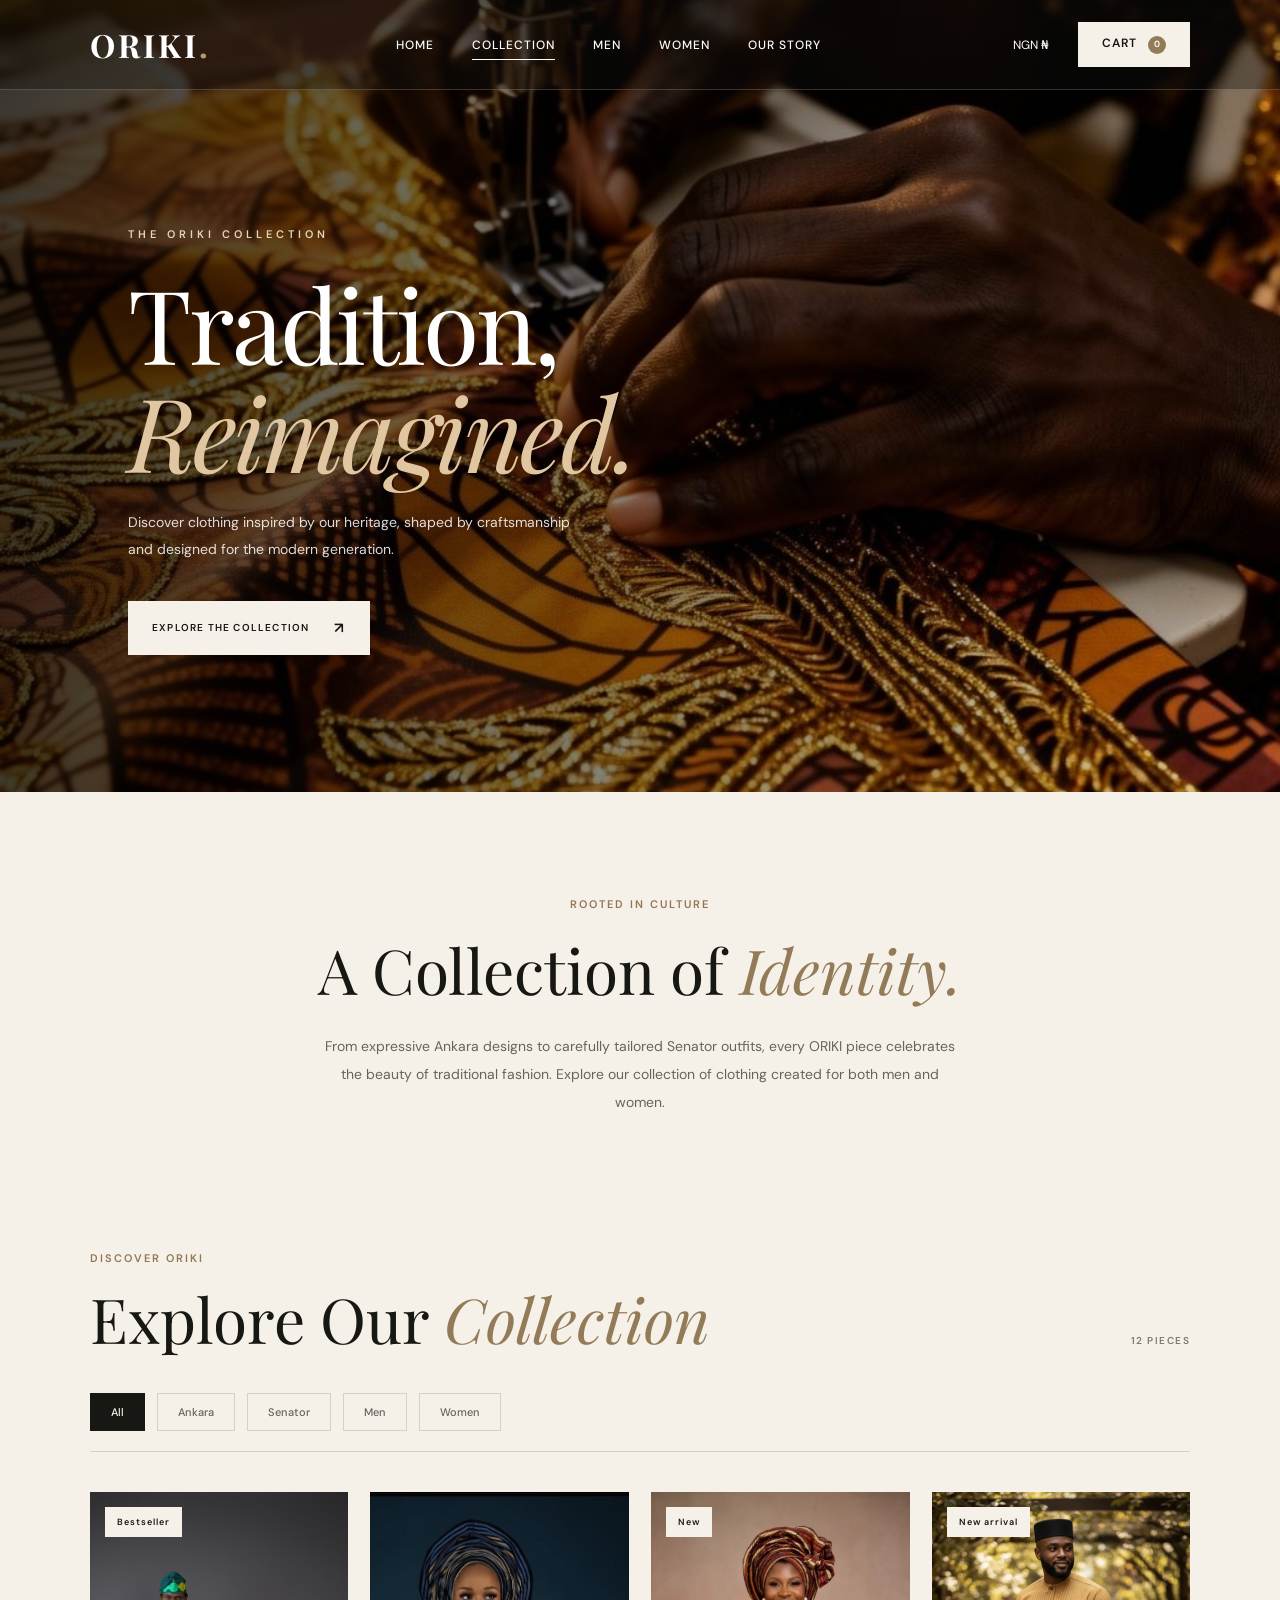
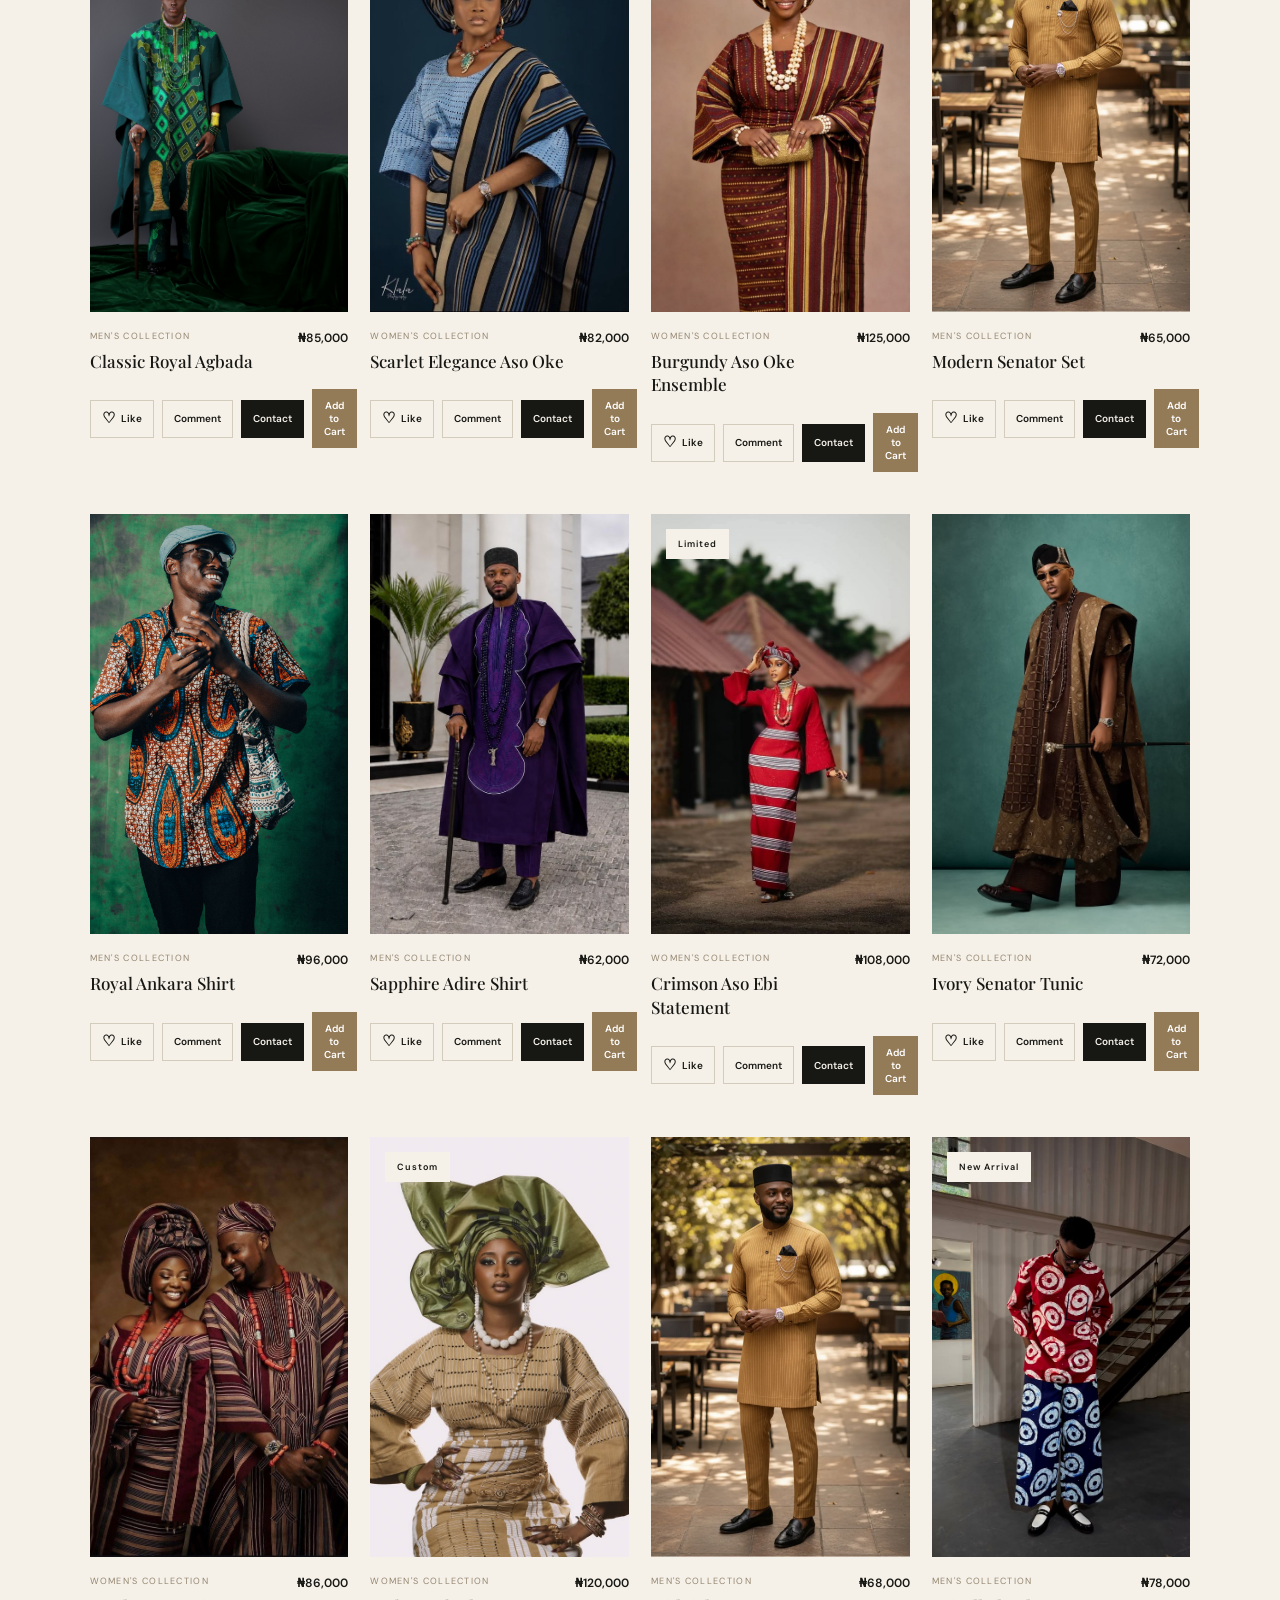
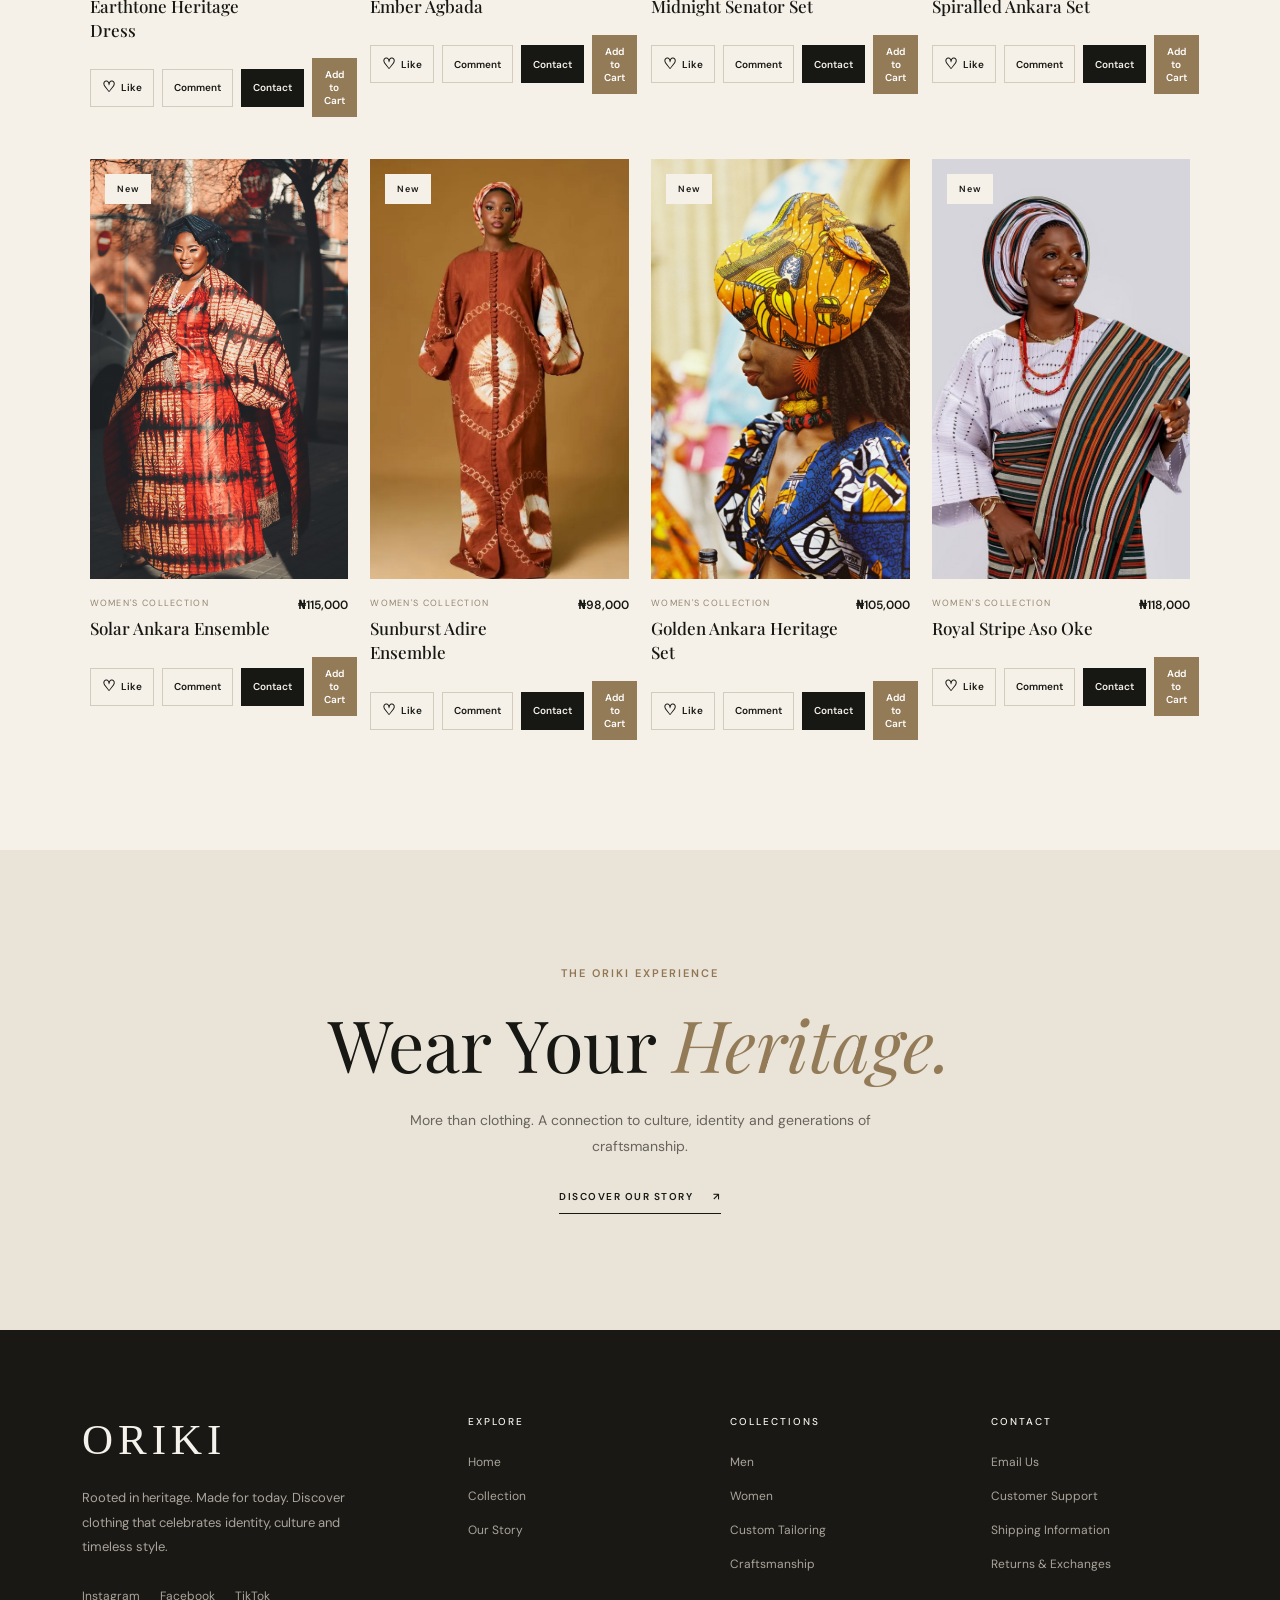
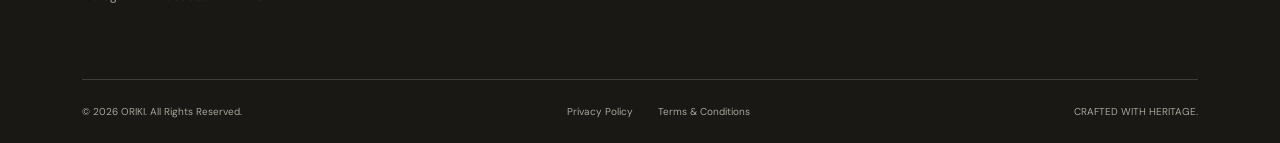
==== collection.html @ 3e3ac2fa "first commit" ====
<!DOCTYPE html>
<html lang="en">

<head>
    <meta charset="UTF-8">
    <meta name="viewport" content="width=device-width, initial-scale=1.0">

    <meta name="description"
        content="Explore the ORIKI collection of contemporary Yoruba-inspired traditional fashion for men and women.">

    <title>Collection | ORIKI — Tradition, Tailored for Today</title>

    <!-- Google Fonts -->
    <link rel="preconnect" href="https://fonts.googleapis.com">
    <link rel="preconnect" href="https://fonts.gstatic.com" crossorigin>

    <link
        href="https://fonts.googleapis.com/css2?family=DM+Sans:wght@400;500;600;700&family=Playfair+Display:wght@400;500;600;700&display=swap"
        rel="stylesheet">

    <!-- Shared Homepage Styles -->
    <link rel="stylesheet" href="style.css">

    <!-- Collection Page Styles -->
    <link rel="stylesheet" href="collection.css">

    <!-- Collection JavaScript -->
    <script src="currency.js" defer></script>
    <script src="cart.js" defer></script>
    <script src="collection.js" defer></script>

</head>

<body>

    <!-- =================================
         NAVIGATION
    ================================== -->

    <header class="header" id="header">

        <nav class="navbar">

            <a href="index.html" class="logo">
                ORIKI<span>.</span>
            </a>

            <div class="nav-menu" id="navMenu">

                <a href="/index.html" class="nav-link">
                    Home
                </a>

                <a href="collection.html" class="nav-link active"
                    aria-current="page">
                    Collection
                </a>

                <a href="men.html" class="nav-link">
                    Men
                </a>

                <a href="women.html" class="nav-link">
                    Women
                </a>

                <a href="index.html#story" class="nav-link">
                    Our Story
                </a>

            </div>

            <div class="nav-actions">

                <button class="currency-btn" id="currencyBtn" type="button">
                    NGN ₦
                </button>

                <a href="shop.html" class="shop-btn">
                    Cart
                </a>

                <button
                    class="menu-toggle"
                    id="menuToggle"
                    aria-label="Open navigation menu"
                    aria-expanded="false"
                    aria-controls="navMenu"
                    type="button">

                    <span></span>
                    <span></span>

                </button>

            </div>

        </nav>

    </header>


    <!-- =================================
         MAIN CONTENT
    ================================== -->

    <main>

        <!-- COLLECTION HERO -->

        <section class="collection-hero">

            <div class="collection-hero-image">

                <img
                    src="assets/Oriki.jpg"
                    alt="ORIKI traditional Yoruba fashion and craftsmanship">

            </div>

            <div class="collection-hero-overlay"></div>

            <div class="collection-hero-content">

                <p class="collection-hero-label">
                    THE ORIKI COLLECTION
                </p>

                <h1>
                    Tradition, <br>
                    <span>Reimagined.</span>
                </h1>

                <p class="collection-hero-description">
                    Discover clothing inspired by our heritage,
                    shaped by craftsmanship and designed for
                    the modern generation.
                </p>

                <a href="#products" class="collection-hero-button">
                    EXPLORE THE COLLECTION
                    <span>↗</span>
                </a>

            </div>

        </section>


        <!-- COLLECTION INTRODUCTION -->

        <section class="collection-intro">

            <div class="collection-intro-content">

                <p class="section-label">
                    ROOTED IN CULTURE
                </p>

                <h2>
                    A Collection of <span>Identity.</span>
                </h2>

                <p>
                    From expressive Ankara designs to carefully
                    tailored Senator outfits, every ORIKI piece
                    celebrates the beauty of traditional fashion.

                    Explore our collection of clothing created
                    for both men and women.
                </p>

            </div>

        </section>


        <!-- =================================
             PRODUCT COLLECTION
        ================================== -->

        <section class="all-collections" id="products">

            <!-- COLLECTION HEADER -->

            <div class="all-collections-header">

                <div>

                    <p class="section-label">
                        DISCOVER ORIKI
                    </p>

                    <h2>
                        Explore Our <span>Collection</span>
                    </h2>

                </div>

                <p class="products-count" id="productsCount">
                    12 PIECES
                </p>

            </div>


            <!-- PRODUCT FILTERS -->

            <div class="collection-filters"
                aria-label="Filter collection products">

                <button
                    class="filter-btn active"
                    type="button"
                    data-filter="all"
                    aria-pressed="true">

                    All

                </button>

                <button
                    class="filter-btn"
                    type="button"
                    data-filter="ankara"
                    aria-pressed="false">

                    Ankara

                </button>

                <button
                    class="filter-btn"
                    type="button"
                    data-filter="senator"
                    aria-pressed="false">

                    Senator

                </button>

                <button
                    class="filter-btn"
                    type="button"
                    data-filter="men"
                    aria-pressed="false">

                    Men

                </button>

                <button
                    class="filter-btn"
                    type="button"
                    data-filter="women"
                    aria-pressed="false">

                    Women

                </button>

            </div>


            <!-- PRODUCT GRID -->

            <div
                class="collection-product-grid"
                id="productGrid"
                aria-live="polite">
            </div>

        </section>


        <!-- COLLECTION CLOSING SECTION -->

        <section class="collection-closing">

            <div class="collection-closing-content">

                <p class="section-label">
                    THE ORIKI EXPERIENCE
                </p>

                <h2>
                    Wear Your <span>Heritage.</span>
                </h2>

                <p>
                    More than clothing. A connection to culture,
                    identity and generations of craftsmanship.
                </p>

                <a href="index.html#story" class="collection-closing-link">
                    DISCOVER OUR STORY
                    <span>↗</span>
                </a>

            </div>

        </section>

    </main>


    <!-- =================================
         FOOTER
    ================================== -->

    <footer class="oriki-footer">

        <div class="footer-main">

            <!-- BRAND -->

            <div class="footer-brand">

                <a href="index.html" class="footer-logo">
                    ORIKI
                </a>

                <p>
                    Rooted in heritage. Made for today.
                    Discover clothing that celebrates
                    identity, culture and timeless style.
                </p>

                <div class="footer-socials">

                    <a href="#" aria-label="Instagram">
                        Instagram
                    </a>

                    <a href="#" aria-label="Facebook">
                        Facebook
                    </a>

                    <a href="#" aria-label="TikTok">
                        TikTok
                    </a>

                </div>

            </div>


            <!-- EXPLORE -->

            <div class="footer-column">

                <h3>EXPLORE</h3>

                <a href="index.html">Home</a>
                <a href="collection.html">Collection</a>
                <a href="index.html#story">Our Story</a>

            </div>


            <!-- COLLECTIONS -->

            <div class="footer-column">

                <h3>COLLECTIONS</h3>

                <a href="men.html">Men</a>
                <a href="women.html">Women</a>
                <a href="index.html#custom-tailoring">Custom Tailoring</a>
                <a href="index.html#craftsmanship">Craftsmanship</a>

            </div>


            <!-- CONTACT -->

            <div class="footer-column">

                <h3>CONTACT</h3>

                <a href="mailto:hello@oriki.com">
                    Email Us
                </a>

                <a href="#">Customer Support</a>
                <a href="#">Shipping Information</a>
                <a href="#">Returns & Exchanges</a>

            </div>

        </div>


        <!-- FOOTER BOTTOM -->

        <div class="footer-bottom">

            <p>
                © 2026 ORIKI. All Rights Reserved.
            </p>

            <div>

                <a href="#">Privacy Policy</a>
                <a href="#">Terms & Conditions</a>

            </div>

            <span>
                CRAFTED WITH HERITAGE.
            </span>

        </div>

    </footer>

</body>

</html>
---- style.css ----
/* =========================
   GENERAL SETTINGS
========================= */

* {
    margin: 0;
    padding: 0;
    box-sizing: border-box;
}

html {
    scroll-behavior: smooth;
}

body {
    font-family: 'DM Sans', sans-serif;
    background: #f5f1e9;
    color: #171713;
}

a {
    text-decoration: none;
    color: inherit;
}

button {
    font: inherit;
}

/* =========================
   NAVBAR
========================= */

.header {
    position: fixed;
    top: 0;
    left: 0;
    width: 100%;
    z-index: 1000;
    transition: background 0.3s ease;
}

.header.scrolled {
    background: rgba(19, 19, 16, 0.96);
}

.navbar {
    width: 100%;
    min-height: 90px;
    padding: 0 7%;
    display: flex;
    align-items: center;
    justify-content: space-between;
    border-bottom: 1px solid rgba(255, 255, 255, 0.18);
}

.logo {
    font-family: 'Playfair Display', serif;
    font-size: 32px;
    font-weight: 700;
    letter-spacing: 3px;
    color: #fff;
}

.logo span {
    color: #b79b70;
}

.nav-menu {
    display: flex;
    align-items: center;
    gap: 38px;
}

.nav-link {
    color: #fff;
    font-size: 12px;
    font-weight: 500;
    letter-spacing: 1px;
    text-transform: uppercase;
    position: relative;
}

.nav-link::after {
    content: "";
    position: absolute;
    width: 0;
    height: 1px;
    left: 0;
    bottom: -7px;
    background: #fff;
    transition: width 0.3s ease;
}

.nav-link:hover::after {
    width: 100%;
}

.nav-actions {
    display: flex;
    align-items: center;
    gap: 22px;
}

.currency-btn {
    background: transparent;
    border: 1px solid transparent;
    padding: 8px 6px;
    color: #fff;
    font-size: 12px;
    cursor: pointer;
}

.currency-btn:hover {
    border-bottom-color: #b79b70;
}

.currency-btn:focus-visible {
    outline: 2px solid #b79b70;
    outline-offset: 4px;
}

.shop-btn {
    padding: 13px 24px;
    background: #f5f1e9;
    color: #171713;
    font-size: 12px;
    font-weight: 600;
    text-transform: uppercase;
    letter-spacing: 1px;
}

.menu-toggle {
    display: none;
    background: transparent;
    border: none;
    cursor: pointer;
}

.menu-toggle span {
    display: block;
    width: 27px;
    height: 2px;
    margin: 6px 0;
    background: #fff;
    transition: transform 0.3s ease;
}

/* =========================
   HERO SECTION
========================= */

.hero {
    min-height: 100svh;
    width: 100%;
    position: relative;
    display: flex;
    align-items: center;
    overflow: hidden;
    background: #25231e;
    color: #fff;
}

.hero-video {
    position: absolute;
    inset: 0;
    width: 100%;
    height: 100%;
    object-fit: cover;
    object-position: center;
}

.hero-overlay {
    position: absolute;
    inset: 0;
    background: linear-gradient(90deg,
            rgba(0, 0, 0, 0.75) 0%,
            rgba(0, 0, 0, 0.43) 50%,
            rgba(0, 0, 0, 0.15) 100%);
}

.hero-content {
    position: relative;
    z-index: 2;
    max-width: 720px;
    margin-left: 10%;
    padding-top: 65px;
    animation: heroReveal 1.2s ease forwards;
}

.hero-tag {
    font-size: 11px;
    letter-spacing: 4px;
    font-weight: 600;
    margin-bottom: 27px;
    color: #e4d5bd;
}

.hero-content h1 {
    font-family: 'Playfair Display', serif;
    font-size: clamp(65px, 8vw, 112px);
    font-weight: 400;
    line-height: 1.05;
    letter-spacing: -3px;
}

.hero-content h1 span {
    font-style: italic;
    color: #e1c7a1;
}

.hero-description {
    max-width: 460px;
    margin-top: 25px;
    font-size: 15px;
    line-height: 1.9;
    color: rgba(255, 255, 255, 0.82);
}

.hero-buttons {
    display: flex;
    align-items: center;
    gap: 30px;
    margin-top: 38px;
}

.primary-btn {
    background: #f5f1e9;
    color: #171713;
    padding: 17px 25px;
    font-size: 12px;
    font-weight: 600;
    letter-spacing: 1px;
    text-transform: uppercase;
}

.primary-btn span {
    margin-left: 15px;
}

.secondary-btn {
    font-size: 12px;
    color: #fff;
    text-transform: uppercase;
    letter-spacing: 1px;
    border-bottom: 1px solid #fff;
    padding-bottom: 7px;
}

/* =========================
   HERO BOTTOM DETAILS
========================= */

.hero-bottom {
    position: absolute;
    bottom: 35px;
    left: 7%;
    right: 7%;
    display: flex;
    justify-content: space-between;
    z-index: 2;
}

.hero-bottom p,
.hero-scroll p {
    font-size: 10px;
    letter-spacing: 2px;
    color: rgba(255, 255, 255, 0.8);
}

.hero-scroll {
    position: absolute;
    bottom: 0;
    left: 50%;
    transform: translateX(-50%);
    display: flex;
    align-items: center;
    gap: 12px;
    z-index: 2;
}

.hero-scroll span {
    width: 30px;
    height: 1px;
    background: #fff;
}



/* =========================
   BRAND INTRODUCTION
========================= */

.brand-intro {
    width: 100%;
    min-height: 750px;
    padding: 120px 9%;
    display: grid;
    grid-template-columns: 1fr 1fr;
    align-items: center;
    gap: 100px;
    background: #f5f1e9;
}

.brand-intro-image {
    position: relative;
    height: 580px;
    overflow: hidden;
}

.brand-intro-image img {
    width: 100%;
    height: 100%;
    object-fit: cover;
    display: block;
}

.image-caption {
    position: absolute;
    bottom: 25px;
    left: 25px;
    color: white;
    font-size: 10px;
    letter-spacing: 3px;
}

.brand-intro-content {
    max-width: 520px;
}

.section-label {
    font-size: 11px;
    letter-spacing: 3px;
    font-weight: 600;
    color: #947b58;
    margin-bottom: 30px;
}

.brand-intro-content h2 {
    font-family: 'Playfair Display', serif;
    font-size: clamp(42px, 5vw, 66px);
    font-weight: 400;
    line-height: 1.15;
    color: #171713;
    margin-bottom: 30px;
}

.brand-intro-content h2 span {
    display: block;
    font-style: italic;
    color: #947b58;
}

.brand-description {
    font-size: 14px;
    line-height: 2;
    color: #68645d;
    margin-bottom: 18px;
}

.story-link {
    display: inline-block;
    margin-top: 25px;
    padding-bottom: 10px;
    border-bottom: 1px solid #171713;
    font-size: 11px;
    font-weight: 600;
    letter-spacing: 1.5px;
}

.story-link span {
    margin-left: 20px;
}

.brand-signature {
    margin-top: 65px;
    padding-top: 25px;
    border-top: 1px solid #d8d0c3;
}

.brand-signature span {
    font-family: 'Playfair Display', serif;
    font-size: 32px;
    font-weight: 700;
    letter-spacing: 3px;
}

.brand-signature p {
    font-size: 9px;
    letter-spacing: 2px;
    color: #8a8378;
    margin-top: 8px;
}




/* =========================
   FEATURED COLLECTION
========================= */

.featured-collection {
    padding: 110px 7%;
    background: #f5f1e9;
}

.collection-header {
    display: flex;
    justify-content: space-between;
    align-items: flex-end;
    margin-bottom: 55px;
    gap: 30px;
}

.collection-header h2 {
    font-family: 'Playfair Display', serif;
    font-size: clamp(42px, 5vw, 65px);
    font-weight: 400;
    margin-bottom: 18px;
}

.collection-header h2 span {
    font-style: italic;
    color: #947b58;
}

.collection-description {
    font-size: 14px;
    color: #777168;
    line-height: 1.8;
    max-width: 420px;
}

.view-all {
    font-size: 10px;
    letter-spacing: 1.5px;
    font-weight: 600;
    padding-bottom: 10px;
    border-bottom: 1px solid #171713;
    white-space: nowrap;
}

.view-all span {
    margin-left: 15px;
}

/* PRODUCT GRID */

.collection-grid {
    display: grid;
    grid-template-columns: repeat(4, minmax(0, 1fr));
    gap: 22px;
}

.product-card {
    min-width: 0;
}

.product-image {
    display: block;
    position: relative;
    height: 420px;
    overflow: hidden;
    background: #e7e0d4;
}

.product-image img {
    width: 100%;
    height: 100%;
    object-fit: cover;
    display: block;
    transition: transform 0.7s ease;
}

.product-card:hover .product-image img {
    transform: scale(1.04);
}

.product-tag {
    position: absolute;
    top: 15px;
    left: 15px;
    background: #f5f1e9;
    color: #171713;
    padding: 9px 12px;
    font-size: 9px;
    letter-spacing: 1px;
    font-weight: 600;
}

.product-info {
    display: flex;
    justify-content: space-between;
    align-items: flex-start;
    gap: 10px;
    padding-top: 20px;
}

.product-category {
    font-size: 9px;
    letter-spacing: 1.5px;
    color: #94856f;
    margin-bottom: 9px;
}

.product-info h3 {
    font-family: 'Playfair Display', serif;
    font-size: 17px;
    font-weight: 500;
}

.product-price {
    font-size: 12px;
    white-space: nowrap;
    font-weight: 600;
}

/* COLLECTION BOTTOM */

.collection-bottom {
    display: flex;
    justify-content: center;
    margin-top: 65px;
}

.collection-button {
    padding: 17px 30px;
    border: 1px solid #171713;
    font-size: 10px;
    font-weight: 600;
    letter-spacing: 1.5px;
}

.collection-button span {
    margin-left: 20px;
}

/* =========================
   COLLECTION RESPONSIVENESS
========================= */



/* ================================
   NEW ARRIVALS
================================ */

.new-arrivals {
    background: #f5f2eb;
    padding: 110px 6.4%;
}

.new-arrivals-header {
    display: flex;
    justify-content: space-between;
    align-items: flex-end;
    margin-bottom: 48px;
}

.section-label {
    display: block;
    font-size: 11px;
    letter-spacing: 2px;
    margin-bottom: 15px;
    color: #927653;
}

.new-arrivals-header h2 {
    font-family: Georgia, serif;
    font-size: clamp(42px, 5vw, 68px);
    font-weight: 400;
    line-height: 1;
    color: #191815;
}

.new-arrivals-header h2 em {
    color: #9a805d;
    font-weight: 400;
}

.new-arrivals-header p {
    max-width: 420px;
    margin-top: 20px;
    font-size: 14px;
    line-height: 1.8;
    color: #69645d;
}

.new-arrivals-link {
    color: #191815;
    text-decoration: none;
    font-size: 10px;
    letter-spacing: 1.5px;
    border-bottom: 1px solid #191815;
    padding-bottom: 12px;
    white-space: nowrap;
}

.new-arrivals-link span {
    margin-left: 18px;
}

.new-arrivals-grid {
    display: grid;
    grid-template-columns: repeat(3, 1fr);
    gap: 22px;
}

.arrival-card {
    min-width: 0;
}

.arrival-image {
    width: 100%;
    height: 430px;
    position: relative;
    overflow: hidden;
    background: #e6e0d5;
}

.arrival-image img {
    width: 100%;
    height: 100%;
    object-fit: cover;
    display: block;
    transition: transform 0.7s ease;
}

.arrival-card:hover .arrival-image img {
    transform: scale(1.04);
}

.arrival-tag {
    position: absolute;
    top: 16px;
    left: 16px;
    background: #f5f2eb;
    color: #191815;
    padding: 10px 14px;
    font-size: 9px;
    letter-spacing: 1px;
}

.arrival-info {
    display: flex;
    justify-content: space-between;
    align-items: flex-start;
    gap: 10px;
    padding-top: 18px;
}

.arrival-info h3 {
    font-size: 15px;
    font-weight: 500;
    color: #191815;
    margin-bottom: 7px;
}

.arrival-info p {
    font-size: 12px;
    color: #81796e;
}

.arrival-info>span {
    font-size: 13px;
    color: #191815;
    white-space: nowrap;
}


/* ================================
   CUSTOM TAILORING
================================ */

.custom-tailoring {
    display: grid;
    grid-template-columns: 1fr 1fr;
    min-height: 650px;
    background: #e9e3d8;
}

.tailoring-image {
    min-height: 650px;
    overflow: hidden;
}

.tailoring-image img {
    width: 100%;
    height: 100%;
    object-fit: cover;
    display: block;
}

.tailoring-content {
    display: flex;
    flex-direction: column;
    justify-content: center;
    align-items: flex-start;
    padding: 80px 12%;
}

.tailoring-content h2 {
    font-family: Georgia, serif;
    font-size: clamp(44px, 5vw, 72px);
    font-weight: 400;
    line-height: 1.08;
    color: #191815;
    margin-bottom: 25px;
}

.tailoring-content h2 em {
    color: #927653;
    font-weight: 400;
}

.tailoring-content p {
    max-width: 430px;
    font-size: 14px;
    line-height: 1.9;
    color: #69645d;
    margin-bottom: 35px;
}

.tailoring-button {
    display: inline-flex;
    align-items: center;
    gap: 25px;
    padding-bottom: 12px;
    border-bottom: 1px solid #191815;
    color: #191815;
    text-decoration: none;
    font-size: 10px;
    letter-spacing: 1.5px;
}

/* ================================
   CRAFTSMANSHIP
================================ */

.craftsmanship {
    background: #f5f2eb;
    padding: 110px 6.4%;
}

.craftsmanship-heading {
    margin-bottom: 55px;
}

.craftsmanship-heading h2 {
    font-family: Georgia, serif;
    font-size: clamp(42px, 5vw, 68px);
    font-weight: 400;
    line-height: 1.1;
    color: #191815;
}

.craftsmanship-heading h2 em {
    color: #927653;
    font-weight: 400;
}

.craftsmanship-content {
    display: grid;
    grid-template-columns: 1.1fr 0.9fr;
    gap: 9%;
    align-items: center;
}

.craftsmanship-image {
    height: 540px;
    overflow: hidden;
    background: #e6e0d5;
}

.craftsmanship-image img {
    width: 100%;
    height: 100%;
    object-fit: cover;
    display: block;
}

.craftsmanship-text {
    max-width: 470px;
}

.craft-number {
    display: block;
    color: #927653;
    font-size: 10px;
    letter-spacing: 2px;
    margin-bottom: 25px;
}

.craftsmanship-text h3 {
    font-family: Georgia, serif;
    font-size: clamp(30px, 3.5vw, 46px);
    font-weight: 400;
    line-height: 1.2;
    color: #191815;
    margin-bottom: 22px;
}

.craftsmanship-text p {
    font-size: 14px;
    line-height: 1.9;
    color: #69645d;
    margin-bottom: 18px;
}

.craftsmanship-link {
    display: inline-flex;
    gap: 20px;
    align-items: center;
    margin-top: 18px;
    padding-bottom: 12px;
    border-bottom: 1px solid #191815;
    color: #191815;
    text-decoration: none;
    font-size: 10px;
    letter-spacing: 1.5px;
}

/* TABLET */

@media (max-width: 900px) {
    .craftsmanship-content {
        gap: 5%;
    }

    .craftsmanship-image {
        height: 450px;
    }
}

/* MOBILE */

@media (max-width: 600px) {
    .craftsmanship {
        padding: 75px 5%;
    }

    .craftsmanship-heading {
        margin-bottom: 35px;
    }

    .craftsmanship-content {
        grid-template-columns: 1fr;
        gap: 35px;
    }

    .craftsmanship-image {
        height: 390px;
    }

    .craftsmanship-text {
        max-width: 100%;
    }
}

/* ================================
   ORIKI FOOTER
================================ */

.oriki-footer {
    background: #191815;
    color: #f5f2eb;
    padding: 85px 6.4% 25px;
}

.footer-main {
    display: grid;
    grid-template-columns: 1.6fr 1fr 1fr 1fr;
    gap: 55px;
    padding-bottom: 75px;
}

.footer-logo {
    display: inline-block;
    font-family: Georgia, serif;
    font-size: 43px;
    letter-spacing: 5px;
    color: #f5f2eb;
    text-decoration: none;
    margin-bottom: 22px;
}

.footer-brand p {
    max-width: 310px;
    color: #aaa49a;
    font-size: 13px;
    line-height: 1.9;
    margin-bottom: 28px;
}

.footer-socials {
    display: flex;
    flex-wrap: wrap;
    gap: 20px;
}

.footer-socials a,
.footer-column a {
    color: #aaa49a;
    text-decoration: none;
    font-size: 12px;
    transition: color 0.3s ease;
}

.footer-column {
    display: flex;
    flex-direction: column;
    gap: 18px;
}

.footer-column h3 {
    color: #f5f2eb;
    font-size: 10px;
    letter-spacing: 2px;
    font-weight: 500;
    margin-bottom: 8px;
}

.footer-socials a:hover,
.footer-column a:hover {
    color: #f5f2eb;
}

.footer-bottom {
    border-top: 1px solid #403d36;
    padding-top: 25px;
    display: flex;
    justify-content: space-between;
    align-items: center;
    flex-wrap: wrap;
    gap: 20px;
}

.footer-bottom p,
.footer-bottom a,
.footer-bottom span {
    color: #aaa49a;
    font-size: 10px;
    text-decoration: none;
}

.footer-bottom div {
    display: flex;
    gap: 25px;
}

/* TABLET */

@media (max-width: 900px) {
    .footer-main {
        grid-template-columns: repeat(2, 1fr);
        gap: 45px;
    }
}

/* MOBILE */

@media (max-width: 600px) {
    .oriki-footer {
        padding: 65px 6% 25px;
    }

    .footer-main {
        grid-template-columns: repeat(2, 1fr);
        gap: 40px 20px;
        padding-bottom: 50px;
    }

    .footer-brand {
        grid-column: 1 / -1;
    }

    .footer-bottom {
        align-items: flex-start;
        flex-direction: column;
    }

    .footer-bottom div {
        flex-wrap: wrap;
    }
}

/* TABLET */

@media (max-width: 900px) {
    .custom-tailoring {
        min-height: 520px;
    }

    .tailoring-image {
        min-height: 520px;
    }

    .tailoring-content {
        padding: 55px 9%;
    }
}

/* MOBILE */

@media (max-width: 600px) {
    .custom-tailoring {
        grid-template-columns: 1fr;
    }

    .tailoring-image {
        min-height: 420px;
        height: 420px;
    }

    .tailoring-content {
        padding: 65px 7%;
    }

    .tailoring-content h2 {
        font-size: 48px;
    }
}

/* TABLET */

@media (max-width: 900px) {
    .new-arrivals-grid {
        grid-template-columns: repeat(2, 1fr);
        row-gap: 35px;
    }

    .arrival-image {
        height: 380px;
    }
}

/* MOBILE */

@media (max-width: 600px) {
    .new-arrivals {
        padding: 75px 5%;
    }

    .new-arrivals-header {
        display: block;
        margin-bottom: 35px;
    }

    .new-arrivals-link {
        display: inline-block;
        margin-top: 25px;
    }

    .new-arrivals-grid {
        grid-template-columns: repeat(2, minmax(0, 1fr));
        gap: 25px 12px;
    }

    .arrival-image {
        height: 260px;
    }

    .arrival-info {
        display: block;
    }

    .arrival-info h3 {
        font-size: 13px;
    }

    .arrival-info>span {
        display: block;
        margin-top: 9px;
    }
}

@media (max-width: 1000px) {
    .collection-grid {
        grid-template-columns: repeat(2, minmax(0, 1fr));
        gap: 35px 20px;
    }

    .product-image {
        height: 400px;
    }
}

@media (max-width: 700px) {
    .featured-collection {
        padding: 75px 6%;
    }

    .collection-header {
        flex-direction: column;
        align-items: flex-start;
        gap: 25px;
        margin-bottom: 35px;
    }

    .collection-header h2 {
        font-size: 45px;
    }

    .collection-grid {
        grid-template-columns: repeat(2, minmax(0, 1fr));
        gap: 30px 12px;
    }

    .product-image {
        height: 270px;
    }

    .product-info {
        flex-direction: column;
        gap: 8px;
        padding-top: 14px;
    }

    .product-info h3 {
        font-size: 15px;
    }

    .product-price {
        font-size: 11px;
    }

    .product-category {
        font-size: 8px;
        letter-spacing: 1px;
    }

    .product-tag {
        top: 9px;
        left: 8px;
        padding: 7px;
        font-size: 8px;
    }

    .collection-bottom {
        margin-top: 45px;
    }
}

@media (max-width: 380px) {
    .product-image {
        height: 220px;
    }
}

/* =========================
   BRAND INTRO RESPONSIVE
========================= */

@media (max-width: 900px) {
    .brand-intro {
        gap: 45px;
        padding: 90px 6%;
    }

    .brand-intro-image {
        height: 480px;
    }
}

@media (max-width: 700px) {
    .brand-intro {
        grid-template-columns: 1fr;
        gap: 45px;
        padding: 75px 7%;
    }

    .brand-intro-image {
        height: 450px;
    }

    .brand-intro-content h2 {
        font-size: 46px;
    }

    .brand-description {
        font-size: 13px;
    }

    .brand-signature {
        margin-top: 45px;
    }
}

/* =========================
   ANIMATIONS
========================= */

@keyframes heroReveal {
    from {
        opacity: 0;
        transform: translateY(35px);
    }

    to {
        opacity: 1;
        transform: translateY(0);
    }
}

/* =========================
   RESPONSIVE DESIGN
========================= */

@media (max-width: 900px) {

    .navbar {
        padding: 0 5%;
    }

    .nav-menu {
        gap: 20px;
    }

    .nav-link {
        font-size: 10px;
    }

    .nav-actions {
        gap: 12px;
    }
}

@media (max-width: 700px) {

    .navbar {
        min-height: 75px;
    }

    .logo {
        font-size: 27px;
    }

    .nav-menu {
        position: absolute;
        top: 75px;
        left: 0;
        width: 100%;
        padding: 35px 7%;
        background: #171713;
        display: flex;
        flex-direction: column;
        align-items: flex-start;
        gap: 27px;
        visibility: hidden;
        opacity: 0;
        transform: translateY(-10px);
        transition: 0.3s ease;
    }

    .nav-menu.active {
        visibility: visible;
        opacity: 1;
        transform: translateY(0);
    }

    .nav-link {
        font-size: 13px;
    }

    .currency-btn {
        font-size: 11px;
    }

    .shop-btn {
        padding: 11px 14px;
        font-size: 10px;
    }

    .menu-toggle {
        display: block;
    }

    .hero {
        min-height: 100svh;
    }

    .hero-video {
        object-position: center;
    }

    .hero-overlay {
        background: rgba(0, 0, 0, 0.55);
    }

    .hero-content {
        margin: 0;
        padding: 100px 7% 80px;
    }

    .hero-tag {
        font-size: 9px;
        letter-spacing: 2px;
        line-height: 1.8;
    }

    .hero-content h1 {
        font-size: clamp(55px, 13vw, 78px);
        letter-spacing: -2px;
    }

    .hero-description {
        font-size: 13px;
        max-width: 340px;
    }

    .hero-buttons {
        flex-wrap: wrap;
        gap: 22px;
    }

    .primary-btn {
        padding: 15px 18px;
        font-size: 10px;
    }

    .secondary-btn {
        font-size: 10px;
    }

    .hero-bottom {
        left: 7%;
        right: 7%;
        bottom: 25px;
    }

    .hero-bottom p {
        font-size: 8px;
        letter-spacing: 1px;
    }

    .hero-scroll {
        display: none;
    }
}

@media (prefers-reduced-motion: reduce) {

    *,
    *::before,
    *::after {
        scroll-behavior: auto !important;
        animation-duration: 0.01ms !important;
        transition-duration: 0.01ms !important;
    }
}
---- collection.css ----
/* =====================================
   ORIKI COLLECTION PAGE
===================================== */


/* =====================================
   COLLECTION NAVIGATION
===================================== */

.header {
    background: rgba(19, 19, 16, 0.35);
}

.nav-link.active::after {
    width: 100%;
}


/* =====================================
   COLLECTION HERO
===================================== */

.collection-hero {
    position: relative;
    width: 100%;
    min-height: 88vh;
    display: flex;
    align-items: center;
    overflow: hidden;
    background: #25231e;
    color: #fff;
}

.collection-hero-image {
    position: absolute;
    inset: 0;
    width: 100%;
    height: 100%;
}

.collection-hero-image img {
    width: 100%;
    height: 100%;
    object-fit: cover;
    object-position: center;
    display: block;
}

.collection-hero-image video {
    width: 100%;
    height: 100%;
    object-fit: cover;
    object-position: center;
    display: block;
}

.collection-hero-overlay {
    position: absolute;
    inset: 0;
    background: linear-gradient(90deg,
            rgba(0, 0, 0, 0.76) 0%,
            rgba(0, 0, 0, 0.43) 55%,
            rgba(0, 0, 0, 0.12) 100%);
}

.collection-hero-content {
    position: relative;
    z-index: 2;
    width: 100%;
    max-width: 750px;
    margin-left: 10%;
    padding-top: 90px;
    animation: collectionReveal 1s ease forwards;
}

.collection-hero-label {
    font-size: 11px;
    font-weight: 600;
    letter-spacing: 4px;
    color: #e4d5bd;
    margin-bottom: 28px;
}

.collection-hero-content h1 {
    font-family: 'Playfair Display', serif;
    font-size: clamp(65px, 8vw, 108px);
    font-weight: 400;
    line-height: 1.05;
    letter-spacing: -3px;
}

.collection-hero-content h1 span {
    color: #e1c7a1;
    font-style: italic;
}

.collection-hero-description {
    max-width: 450px;
    margin-top: 25px;
    font-size: 14px;
    line-height: 1.9;
    color: rgba(255, 255, 255, 0.85);
}

.collection-hero-button {
    display: inline-flex;
    align-items: center;
    gap: 25px;
    margin-top: 38px;
    padding: 17px 24px;
    background: #f5f1e9;
    color: #171713;
    font-size: 10px;
    font-weight: 600;
    letter-spacing: 1.2px;
}

.collection-hero-button span {
    font-size: 15px;
}


/* =====================================
   COLLECTION INTRODUCTION
===================================== */

.collection-intro {
    padding: 105px 7%;
    background: #f5f1e9;
    text-align: center;
}

.collection-intro-content {
    max-width: 750px;
    margin: 0 auto;
}

.collection-intro .section-label {
    margin-bottom: 22px;
}

.collection-intro h2 {
    font-family: 'Playfair Display', serif;
    font-size: clamp(38px, 5vw, 62px);
    font-weight: 400;
    line-height: 1.2;
    margin-bottom: 25px;
}

.collection-intro h2 span {
    color: #947b58;
    font-style: italic;
}

.collection-intro-content>p:last-child {
    max-width: 650px;
    margin: 0 auto;
    color: #68645d;
    font-size: 14px;
    line-height: 2;
}


/* =====================================
   ALL COLLECTIONS
===================================== */

.all-collections {
    padding: 30px 7% 110px;
    background: #f5f1e9;
}

.all-collections-header {
    display: flex;
    justify-content: space-between;
    align-items: flex-end;
    gap: 25px;
    margin-bottom: 38px;
}

.all-collections-header .section-label {
    margin-bottom: 18px;
}

.all-collections-header h2 {
    font-family: 'Playfair Display', serif;
    font-size: clamp(38px, 5vw, 62px);
    font-weight: 400;
    line-height: 1.15;
}

.all-collections-header h2 span {
    color: #947b58;
    font-style: italic;
}

.products-count {
    color: #81796e;
    font-size: 10px;
    font-weight: 600;
    letter-spacing: 1.5px;
    white-space: nowrap;
    padding-bottom: 8px;
}


/* =====================================
   PRODUCT FILTERS
===================================== */

.collection-filters {
    display: flex;
    align-items: center;
    flex-wrap: wrap;
    gap: 12px;
    margin-bottom: 40px;
    padding-bottom: 20px;
    border-bottom: 1px solid #d8d0c3;
}

.filter-btn {
    border: 1px solid #d8d0c3;
    background: transparent;
    color: #68645d;
    padding: 11px 20px;
    font-size: 11px;
    font-weight: 500;
    cursor: pointer;
    transition: background 0.25s ease,
        color 0.25s ease,
        border-color 0.25s ease;
}

.filter-btn.active {
    background: #171713;
    color: #f5f1e9;
    border-color: #171713;
}

.filter-btn:focus-visible {
    outline: 2px solid #947b58;
    outline-offset: 4px;
}


/* =====================================
   COLLECTION PRODUCT GRID
===================================== */

.collection-product-grid {
    display: grid;
    grid-template-columns: repeat(4, minmax(0, 1fr));
    gap: 42px 22px;
    min-height: 100px;
}

.catalogue-pending {
    grid-column: 1 / -1;
    padding: 65px 20px;
    text-align: center;
    color: #777168;
    font-family: 'Playfair Display', serif;
    font-size: 22px;
    line-height: 1.6;
}


/* =====================================
   PRODUCT CARDS
   Used when the 12 products are added
===================================== */

.collection-product-card {
    min-width: 0;
}

.collection-product-card[hidden] {
    display: none;
}

.collection-product-image {
    position: relative;
    display: block;
    width: 100%;
    height: 420px;
    overflow: hidden;
    background: #e7e0d4;
}

.collection-product-image img {
    display: block;
    width: 100%;
    height: 100%;
    object-fit: cover;
    transition: transform 0.7s ease;
}

.collection-product-card:hover .collection-product-image img {
    transform: scale(1.04);
}

.collection-product-tag {
    position: absolute;
    top: 15px;
    left: 15px;
    padding: 9px 12px;
    background: #f5f1e9;
    color: #171713;
    font-size: 9px;
    font-weight: 600;
    letter-spacing: 1px;
}

.collection-product-info {
    display: flex;
    justify-content: space-between;
    align-items: flex-start;
    gap: 12px;
    padding-top: 18px;
}

.collection-product-category {
    margin-bottom: 8px;
    color: #94856f;
    font-size: 9px;
    letter-spacing: 1.3px;
    text-transform: uppercase;
}

.collection-product-info h3 {
    font-family: 'Playfair Display', serif;
    font-size: 17px;
    font-weight: 500;
    line-height: 1.4;
}

.collection-product-price {
    color: #171713;
    font-size: 12px;
    font-weight: 600;
    white-space: nowrap;
}

.collection-product-actions {
    display: flex;
    align-items: center;
    gap: 8px;
    margin-top: 16px;
}

.product-action {
    min-height: 38px;
    display: inline-flex;
    align-items: center;
    justify-content: center;
    gap: 6px;
    padding: 9px 11px;
    border: 1px solid #d3cbbc;
    background: transparent;
    color: #171713;
    font-size: 10px;
    font-weight: 600;
    cursor: pointer;
}

.like-action[aria-pressed="true"] {
    border-color: #947b58;
    background: #947b58;
    color: #fff;
}

.like-action span {
    font-size: 15px;
    line-height: 1;
}

.contact-action {
    margin-left: auto;
    border-color: #171713;
    background: #171713;
    color: #f5f1e9;
}

.cart-action {
    border-color: #947b58;
    background: #947b58;
    color: #fff;
}

.cart-count {
    display: inline-grid;
    place-items: center;
    min-width: 18px;
    height: 18px;
    margin-left: 7px;
    border-radius: 50%;
    background: #947b58;
    color: #fff;
    font-size: 9px;
    line-height: 1;
}

.product-action:focus-visible,
.product-comment-submit:focus-visible,
.product-comment-panel textarea:focus-visible {
    outline: 2px solid #947b58;
    outline-offset: 3px;
}

.product-comment-panel {
    display: grid;
    gap: 9px;
    margin-top: 12px;
    padding: 14px;
    border: 1px solid #d3cbbc;
    background: rgba(255, 255, 255, 0.35);
}

.product-comment-panel[hidden] {
    display: none;
}

.product-comment-panel label {
    color: #68645d;
    font-size: 10px;
    line-height: 1.5;
}

.product-comment-panel textarea {
    width: 100%;
    resize: vertical;
    border: 1px solid #d3cbbc;
    background: #fff;
    padding: 10px;
    color: #171713;
    font: inherit;
    font-size: 12px;
}

.product-comment-submit {
    justify-self: start;
    border: none;
    background: #171713;
    color: #fff;
    padding: 10px 12px;
    font-size: 10px;
    font-weight: 600;
    cursor: pointer;
}

.product-comment-status {
    min-height: 14px;
    color: #81796e;
    font-size: 10px;
}

.header-light {
    background: #171713;
}

.cart-page {
    min-height: 100vh;
    padding: 150px 7% 100px;
    background: #f5f1e9;
}

.cart-header {
    margin-bottom: 38px;
}

.cart-header .section-label {
    margin-bottom: 15px;
}

.cart-header>div {
    display: flex;
    align-items: flex-end;
    justify-content: space-between;
    gap: 20px;
}

.cart-header h1 {
    font-family: 'Playfair Display', serif;
    font-size: clamp(48px, 7vw, 76px);
    font-weight: 400;
}

.cart-header h1 span {
    color: #947b58;
    font-style: italic;
}

.cart-header>div p {
    color: #81796e;
    font-size: 10px;
    letter-spacing: 1.5px;
}

.cart-layout {
    display: grid;
    grid-template-columns: minmax(0, 1fr) 320px;
    gap: 35px;
    align-items: start;
}

.cart-grid {
    display: grid;
    gap: 14px;
}

.cart-item {
    display: grid;
    grid-template-columns: 110px minmax(0, 1fr) auto auto;
    align-items: center;
    gap: 18px;
    padding: 14px;
    border: 1px solid #d8d0c3;
}

.cart-item img {
    width: 110px;
    height: 130px;
    object-fit: cover;
}

.cart-item-details h2 {
    margin-bottom: 8px;
    font-family: 'Playfair Display', serif;
    font-size: 18px;
    font-weight: 500;
}

.cart-item-details p {
    font-size: 12px;
    font-weight: 600;
}

.cart-quantity {
    display: grid;
    grid-template-columns: 34px 36px 34px;
    border: 1px solid #d8d0c3;
}

.cart-quantity button,
.cart-quantity span {
    min-height: 34px;
    display: grid;
    place-items: center;
    border: none;
    background: transparent;
    font-size: 12px;
}

.cart-quantity button {
    cursor: pointer;
}

.cart-remove {
    border: none;
    background: transparent;
    color: #81796e;
    font-size: 10px;
    text-decoration: underline;
    cursor: pointer;
}

.cart-summary {
    position: sticky;
    top: 120px;
    padding: 24px;
    background: #e9e3d8;
}

.cart-summary>p {
    margin-bottom: 25px;
    font-family: 'Playfair Display', serif;
    font-size: 22px;
}

.cart-summary div {
    display: flex;
    justify-content: space-between;
    align-items: center;
    padding: 18px 0;
    border-top: 1px solid #d8d0c3;
}

.cart-summary button {
    width: 100%;
    border: none;
    background: #171713;
    color: #fff;
    padding: 15px;
    font-size: 10px;
    font-weight: 600;
    cursor: pointer;
}

.cart-summary button:disabled {
    opacity: 0.45;
    cursor: not-allowed;
}

.cart-payment-note,
.checkout-email-label,
.checkout-status {
    display: block;
    margin-bottom: 12px;
    color: #68645d;
    font-size: 11px;
    line-height: 1.6;
}

.checkout-email-label {
    margin-bottom: 6px;
    color: #171713;
    font-weight: 600;
}

.cart-summary input[type="email"] {
    width: 100%;
    min-height: 44px;
    margin-bottom: 14px;
    padding: 10px;
    border: 1px solid #d3cbbc;
    background: #fff;
    color: #171713;
    font: inherit;
    font-size: 12px;
}

.cart-summary input[type="email"]:focus-visible {
    outline: 2px solid #947b58;
    outline-offset: 2px;
}

.checkout-status {
    min-height: 18px;
    margin: 12px 0 0;
}

.cart-empty {
    padding: 80px 20px;
    border: 1px solid #d8d0c3;
    text-align: center;
}

.cart-empty p {
    margin-bottom: 12px;
    font-family: 'Playfair Display', serif;
    font-size: 24px;
}

.cart-empty a {
    border-bottom: 1px solid #171713;
    font-size: 10px;
    font-weight: 600;
}


/* =====================================
   EMPTY FILTER MESSAGE
===================================== */

.no-products-message {
    grid-column: 1 / -1;
    padding: 50px 20px;
    text-align: center;
    color: #777168;
    font-size: 14px;
}


/* =====================================
   COLLECTION CLOSING SECTION
===================================== */

.collection-closing {
    position: relative;
    display: flex;
    justify-content: center;
    align-items: center;
    min-height: 480px;
    padding: 90px 7%;
    background: #e9e3d8;
    text-align: center;
}

.collection-closing-content {
    max-width: 650px;
}

.collection-closing .section-label {
    margin-bottom: 22px;
}

.collection-closing h2 {
    font-family: 'Playfair Display', serif;
    font-size: clamp(42px, 6vw, 72px);
    font-weight: 400;
    line-height: 1.15;
    margin-bottom: 22px;
}

.collection-closing h2 span {
    color: #947b58;
    font-style: italic;
}

.collection-closing-content>p:not(.section-label) {
    max-width: 500px;
    margin: 0 auto;
    color: #68645d;
    font-size: 14px;
    line-height: 1.9;
}

.collection-closing-link {
    display: inline-flex;
    align-items: center;
    gap: 20px;
    margin-top: 30px;
    padding-bottom: 10px;
    border-bottom: 1px solid #171713;
    color: #171713;
    font-size: 10px;
    font-weight: 600;
    letter-spacing: 1.5px;
}


/* =====================================
   ANIMATION
===================================== */

@keyframes collectionReveal {
    from {
        opacity: 0;
        transform: translateY(30px);
    }

    to {
        opacity: 1;
        transform: translateY(0);
    }
}


/* =====================================
   TABLET RESPONSIVENESS
===================================== */

@media (max-width: 1000px) {

    .collection-product-grid {
        grid-template-columns: repeat(2, minmax(0, 1fr));
        gap: 35px 20px;
    }

    .collection-product-image {
        height: 400px;
    }

}


/* =====================================
   MOBILE RESPONSIVENESS
===================================== */

@media (max-width: 700px) {
    .cart-page {
        padding: 120px 6% 70px;
    }

    .cart-header>div {
        align-items: flex-start;
        flex-direction: column;
    }

    .cart-layout {
        grid-template-columns: 1fr;
    }

    .cart-item {
        grid-template-columns: 86px minmax(0, 1fr);
        gap: 12px;
    }

    .cart-item img {
        width: 86px;
        height: 105px;
    }

    .cart-quantity {
        grid-column: 1;
        width: fit-content;
    }

    .cart-remove {
        grid-column: 2;
        justify-self: end;
    }

    .cart-summary {
        position: static;
    }

    .collection-hero {
        min-height: 780px;
        min-height: 100svh;
    }

    .collection-hero-overlay {
        background: rgba(0, 0, 0, 0.58);
    }

    .collection-hero-content {
        margin: 0;
        padding: 110px 7% 70px;
    }

    .collection-hero-label {
        font-size: 9px;
        letter-spacing: 2px;
        line-height: 1.8;
    }

    .collection-hero-content h1 {
        font-size: clamp(55px, 13vw, 78px);
        letter-spacing: -2px;
    }

    .collection-hero-description {
        max-width: 340px;
        font-size: 13px;
    }

    .collection-hero-button {
        padding: 15px 18px;
        font-size: 9px;
    }

    .collection-intro {
        padding: 75px 7%;
    }

    .collection-intro h2 {
        font-size: 43px;
    }

    .collection-intro-content>p:last-child {
        font-size: 13px;
    }

    .all-collections {
        padding: 25px 6% 75px;
    }

    .all-collections-header {
        align-items: flex-start;
        flex-direction: column;
        gap: 15px;
        margin-bottom: 30px;
    }

    .all-collections-header h2 {
        font-size: 43px;
    }

    .products-count {
        padding: 0;
    }

    .collection-filters {
        gap: 9px;
        margin-bottom: 30px;
    }

    .filter-btn {
        padding: 10px 14px;
        font-size: 10px;
    }

    .collection-product-grid {
        grid-template-columns: repeat(2, minmax(0, 1fr));
        gap: 30px 12px;
    }

    .collection-product-image {
        height: 270px;
    }

    .collection-product-info {
        display: block;
        padding-top: 14px;
    }

    .collection-product-info h3 {
        font-size: 15px;
    }

    .collection-product-category {
        font-size: 8px;
        letter-spacing: 1px;
    }

    .collection-product-price {
        display: block;
        margin-top: 9px;
        font-size: 11px;
    }

    .collection-product-actions {
        flex-wrap: wrap;
        gap: 6px;
        margin-top: 12px;
    }

    .product-action {
        min-height: 36px;
        padding: 8px;
        font-size: 9px;
    }

    .contact-action {
        margin-left: 0;
    }

    .product-comment-panel {
        padding: 10px;
    }

    .collection-product-tag {
        top: 9px;
        left: 8px;
        padding: 7px;
        font-size: 8px;
    }

    .collection-closing {
        min-height: 400px;
        padding: 75px 7%;
    }

    .collection-closing h2 {
        font-size: 45px;
    }

}


/* =====================================
   SMALL MOBILE
===================================== */

@media (max-width: 380px) {

    .collection-product-image {
        height: 220px;
    }

    .filter-btn {
        padding: 9px 11px;
        font-size: 9px;
    }

}


/* =====================================
   REDUCED MOTION
===================================== */

@media (prefers-reduced-motion: reduce) {

    .collection-hero-content {
        animation: none;
    }

    .collection-product-image img {
        transition: none;
    }

}
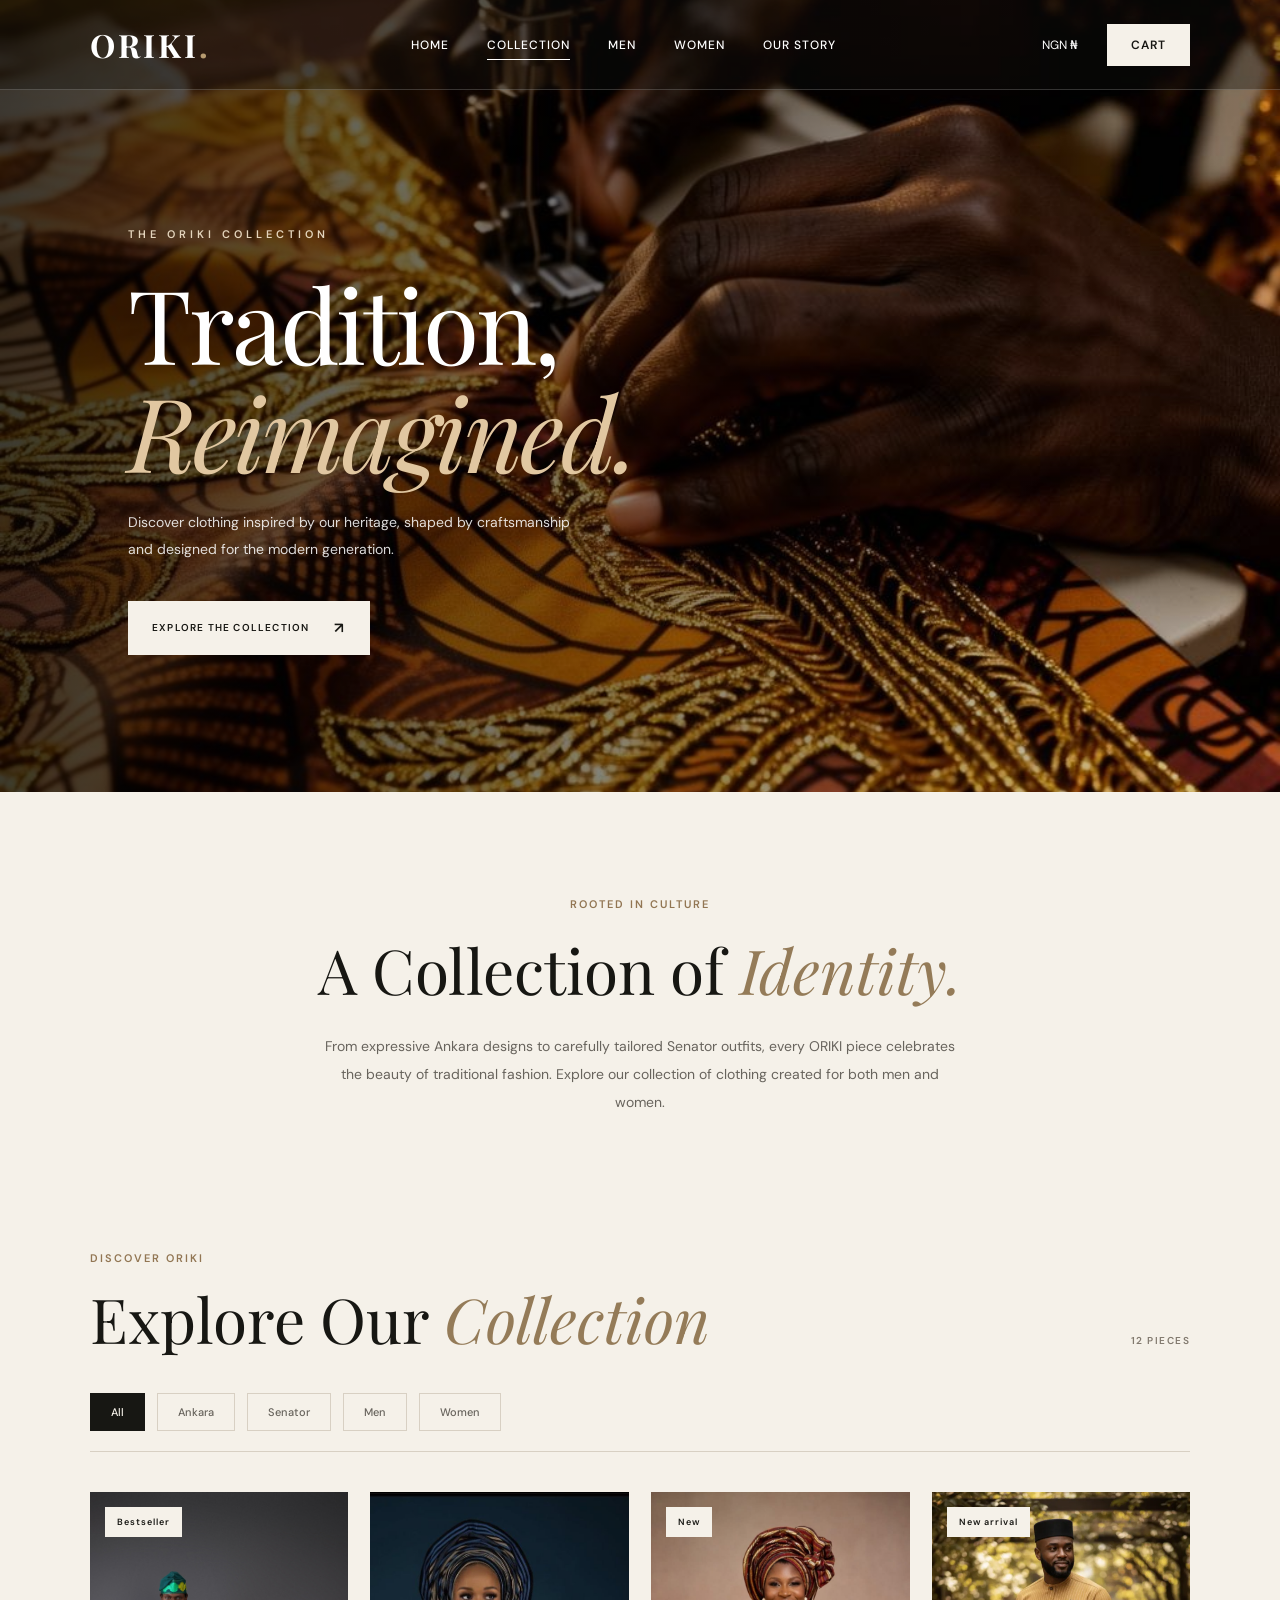
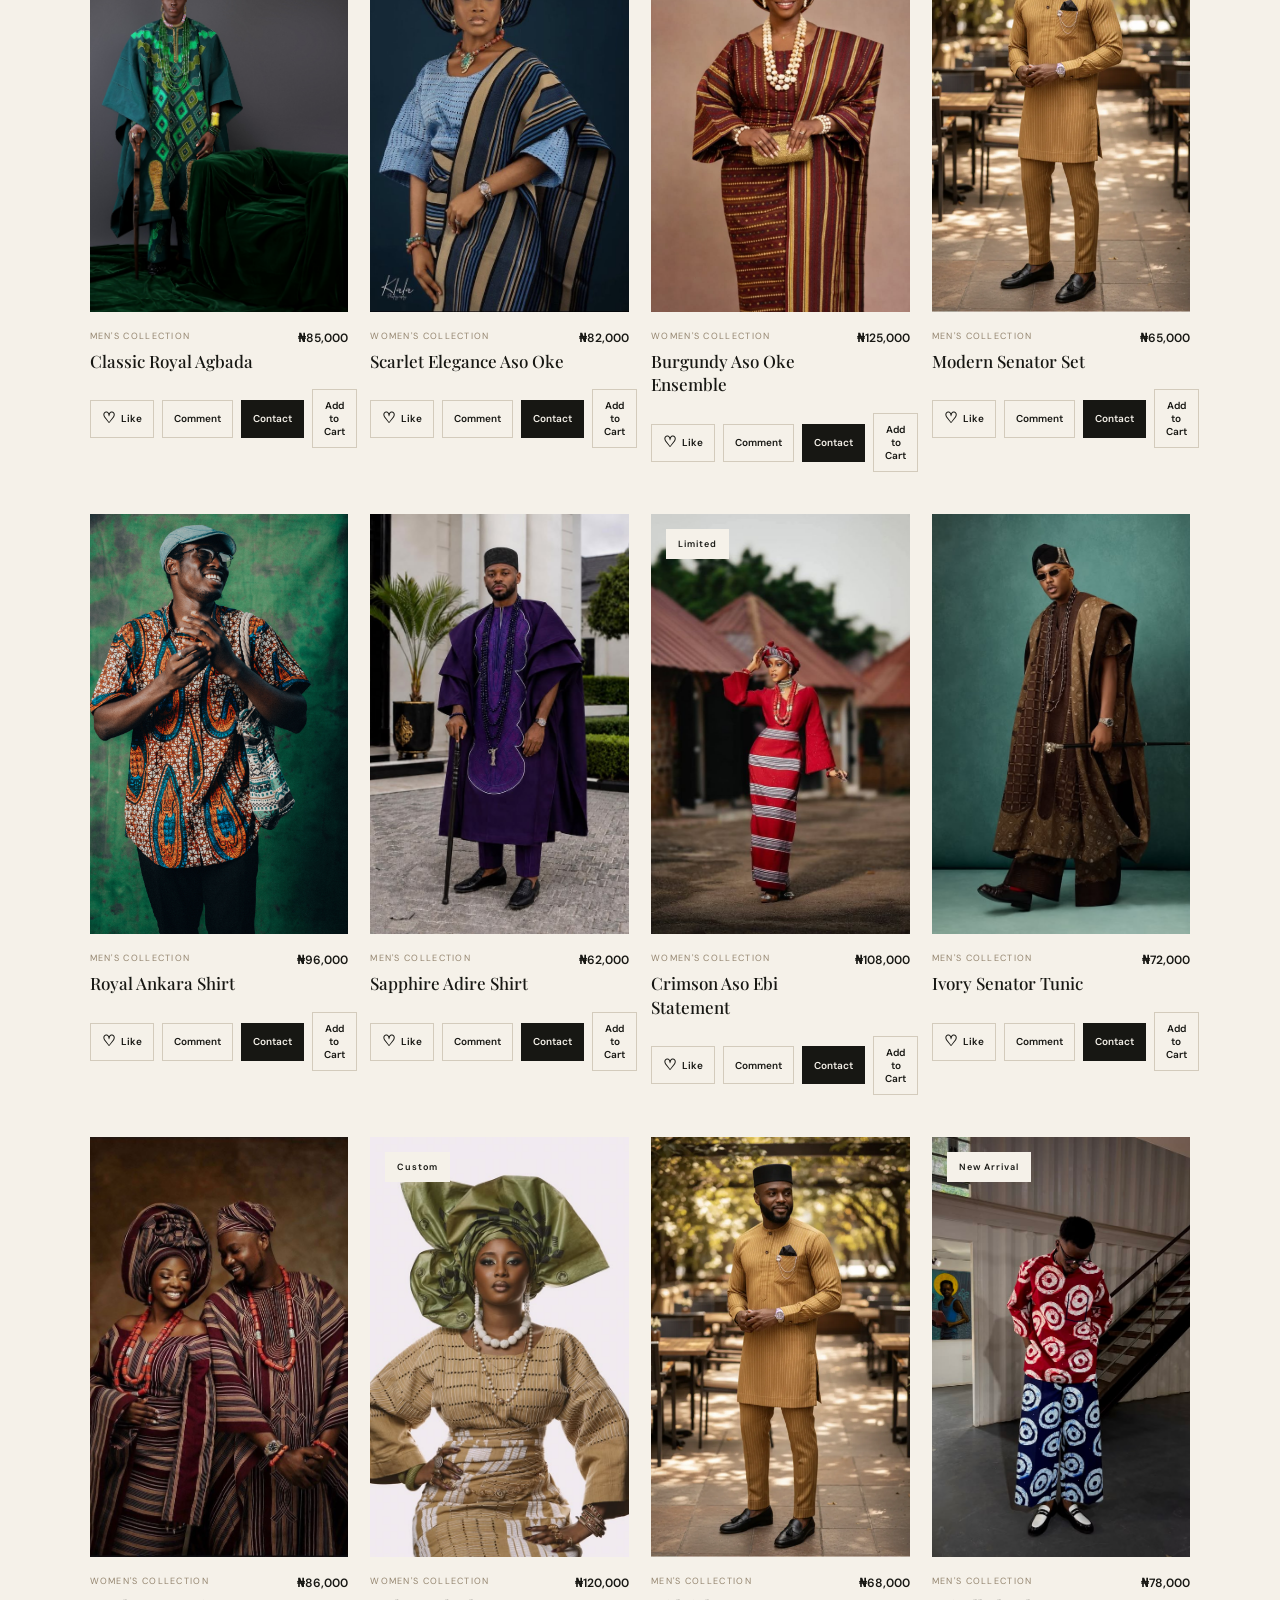
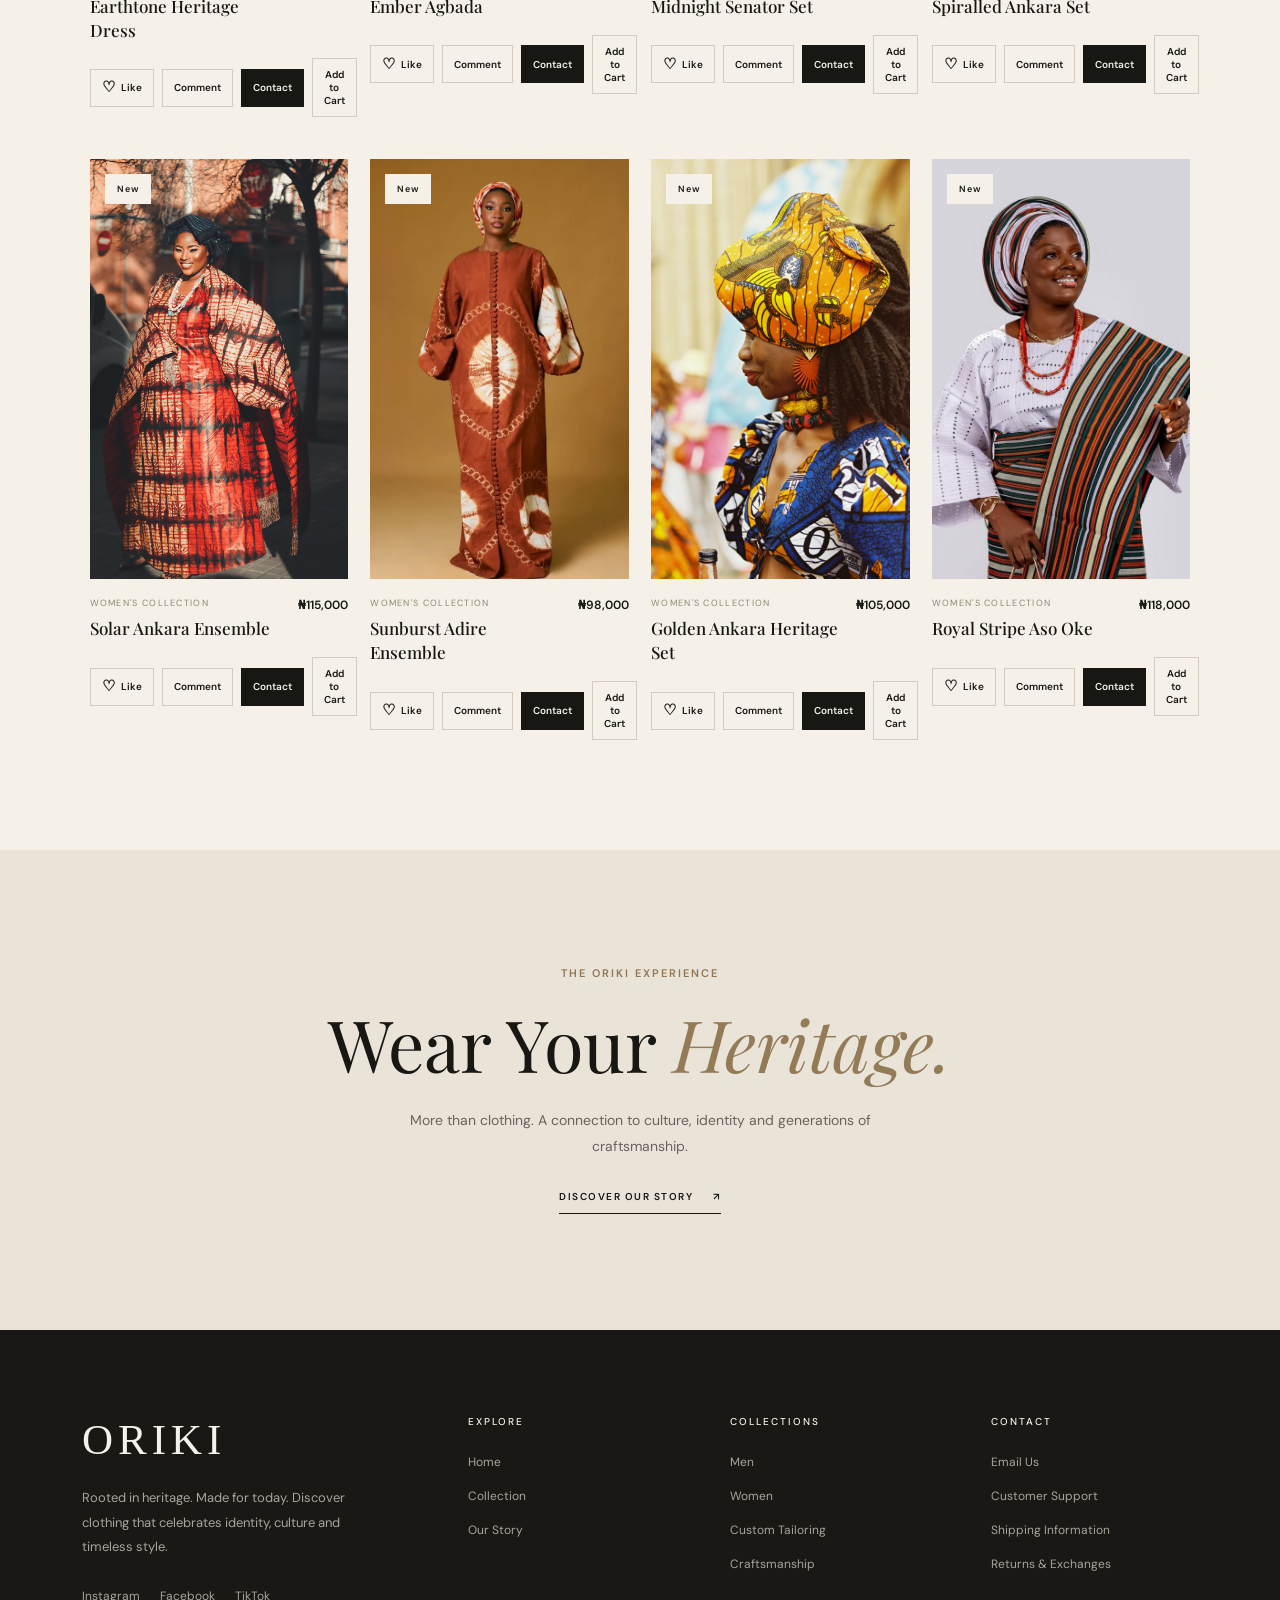
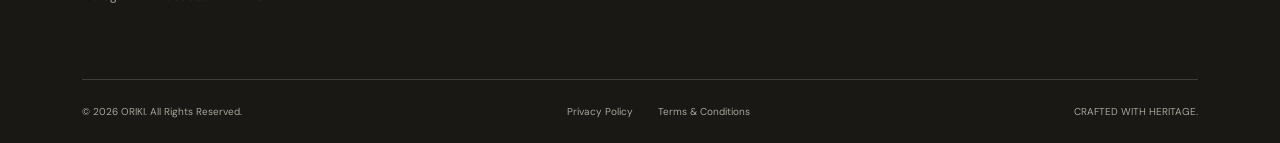
==== commit 5cadb608: "Restore local shopping cart without payment API Co-authored-by: Copilot <223556219+Copilot@users.nor" ====
--- a/collection.html
+++ b/collection.html
@@ -78,7 +78,7 @@
                 </button>
 
                 <a href="shop.html" class="shop-btn">
-                    Cart
+                    Cart <span class="cart-count" aria-live="polite" hidden>0</span>
                 </a>
 
                 <button
--- a/style.css
+++ b/style.css
@@ -128,6 +128,23 @@
     font-weight: 600;
     text-transform: uppercase;
     letter-spacing: 1px;
+}
+
+.cart-count {
+    display: inline-grid;
+    place-items: center;
+    min-width: 18px;
+    height: 18px;
+    margin-left: 5px;
+    border-radius: 50%;
+    background: #947b58;
+    color: #fff;
+    font-size: 9px;
+    line-height: 1;
+}
+
+.cart-count[hidden] {
+    display: none;
 }
 
 .menu-toggle {
--- a/collection.css
+++ b/collection.css
@@ -381,25 +381,6 @@
     color: #f5f1e9;
 }
 
-.cart-action {
-    border-color: #947b58;
-    background: #947b58;
-    color: #fff;
-}
-
-.cart-count {
-    display: inline-grid;
-    place-items: center;
-    min-width: 18px;
-    height: 18px;
-    margin-left: 7px;
-    border-radius: 50%;
-    background: #947b58;
-    color: #fff;
-    font-size: 9px;
-    line-height: 1;
-}
-
 .product-action:focus-visible,
 .product-comment-submit:focus-visible,
 .product-comment-panel textarea:focus-visible {
@@ -455,12 +436,12 @@
 }
 
 .header-light {
-    background: #171713;
+    background: rgba(19, 19, 16, 0.96);
 }
 
 .cart-page {
     min-height: 100vh;
-    padding: 150px 7% 100px;
+    padding: 140px 7% 90px;
     background: #f5f1e9;
 }
 
@@ -555,6 +536,11 @@
     cursor: pointer;
 }
 
+.cart-quantity button:disabled {
+    opacity: 0.4;
+    cursor: not-allowed;
+}
+
 .cart-remove {
     border: none;
     background: transparent;
@@ -571,7 +557,7 @@
     background: #e9e3d8;
 }
 
-.cart-summary>p {
+.cart-summary>p:first-child {
     margin-bottom: 25px;
     font-family: 'Playfair Display', serif;
     font-size: 22px;
@@ -585,58 +571,26 @@
     border-top: 1px solid #d8d0c3;
 }
 
-.cart-summary button {
-    width: 100%;
-    border: none;
-    background: #171713;
-    color: #fff;
-    padding: 15px;
-    font-size: 10px;
-    font-weight: 600;
-    cursor: pointer;
-}
-
-.cart-summary button:disabled {
-    opacity: 0.45;
-    cursor: not-allowed;
-}
-
-.cart-payment-note,
-.checkout-email-label,
-.checkout-status {
-    display: block;
-    margin-bottom: 12px;
+.cart-order-note {
+    margin: 0 0 16px;
     color: #68645d;
     font-size: 11px;
     line-height: 1.6;
 }
 
-.checkout-email-label {
-    margin-bottom: 6px;
-    color: #171713;
-    font-weight: 600;
-}
-
-.cart-summary input[type="email"] {
-    width: 100%;
-    min-height: 44px;
-    margin-bottom: 14px;
-    padding: 10px;
-    border: 1px solid #d3cbbc;
-    background: #fff;
-    color: #171713;
-    font: inherit;
-    font-size: 12px;
-}
-
-.cart-summary input[type="email"]:focus-visible {
-    outline: 2px solid #947b58;
-    outline-offset: 2px;
-}
-
-.checkout-status {
-    min-height: 18px;
-    margin: 12px 0 0;
+.cart-order-link {
+    display: block;
+    padding: 15px;
+    background: #171713;
+    color: #fff;
+    font-size: 10px;
+    font-weight: 600;
+    text-align: center;
+}
+
+.cart-order-link[aria-disabled="true"] {
+    opacity: 0.45;
+    cursor: not-allowed;
 }
 
 .cart-empty {
@@ -656,7 +610,6 @@
     font-size: 10px;
     font-weight: 600;
 }
-
 
 /* =====================================
    EMPTY FILTER MESSAGE
